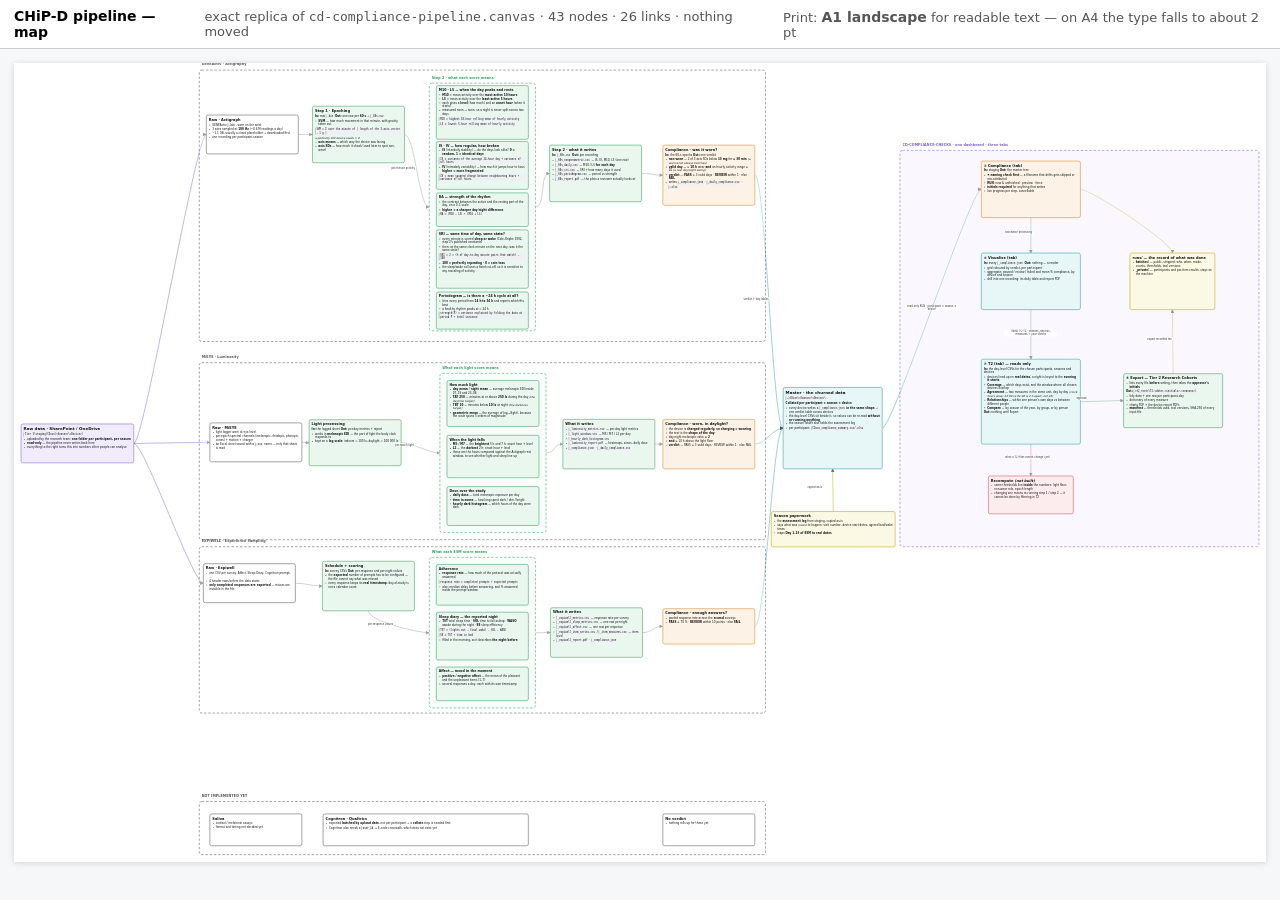
==== docs/cd-pipeline-map.html @ 5b763d75 "Docs: pipeline map, measures, item-level and recompute plans; add run record" ====
<!doctype html>
<html lang="en"><head><meta charset="utf-8">
<title>CHiP-D pipeline — map</title>
<style>
  @page { size: A1 landscape; margin: 10mm; }
  body { margin: 0; background: #f6f7f9; font-family: "Segoe UI", system-ui, sans-serif; }
  .bar { position: sticky; top: 0; z-index: 5; display: flex; gap: 14px; align-items: center;
          padding: 8px 14px; background: #fff; border-bottom: 1px solid #ccc; font-size: 13px; }
  .bar b { font-size: 14px; }
  .bar span { color: #555; }
  #wrap { padding: 14px; }
  svg { width: 100%; height: auto; display: block; background: #fff;
         box-shadow: 0 1px 6px rgba(0,0,0,.15); }

  /* node + group typography — the only thing enlarged; geometry is untouched */
  .nbody { font-family: "Segoe UI", system-ui, sans-serif; font-size: 15.5px; line-height: 1.34;
            color: #111; padding: 12px 14px; height: 100%; overflow: hidden; }
  .nbody .h { font-weight: 700; margin: 0 0 5px; }
  .nbody .h1 { font-size: 23px; } .nbody .h2 { font-size: 20px; }
  .nbody .h3 { font-size: 18px; } .nbody .h4 { font-size: 16px; }
  .nbody p { margin: 0 0 5px; }
  .nbody ul { margin: 0 0 4px; padding-left: 19px; }
  .nbody li { margin: 2px 0; }
  .nbody code { font-family: "Cascadia Code", Consolas, monospace; font-size: 14px;
                 background: #eef0f4; border-left: 3px solid #99a; padding: 1px 5px;
                 display: inline-block; margin: 2px 0; }
  .glabel { font-size: 19px; font-weight: 700; letter-spacing: .3px; }
  .elabel { font-family: "Segoe UI", system-ui, sans-serif; font-size: 14px; color: #333;
             text-align: center; background: rgba(255,255,255,.92); border-radius: 5px;
             padding: 2px 6px; display: inline-block; }

  @media print {
    body { background: #fff; }
    .bar { display: none; }
    #wrap { padding: 0; }
    svg { box-shadow: none; }
  }
</style></head>
<body>
  <div class="bar">
    <b>CHiP-D pipeline — map</b>
    <span>exact replica of <code>cd-compliance-pipeline.canvas</code> · 43 nodes · 26 links · nothing moved</span>
    <span style="margin-left:auto">Print: <b>A1 landscape</b> for readable text — on A4 the type falls to about 2 pt</span>
  </div>
  <div id="wrap"><svg id="map" viewBox="0 0 7076 4514" xmlns="http://www.w3.org/2000/svg">
  <defs><marker id="arw" viewBox="0 0 10 10" refX="9" refY="5" markerWidth="7" markerHeight="7"
    orient="auto-start-reverse"><path d="M 0 0 L 10 5 L 0 10 z" fill="#555"/></marker></defs>
  <rect x="0" y="0" width="7076" height="4514" fill="#fff"/>
  <path d="M 677 2150 C 737 2150, 1027 404, 1087 404" fill="none" stroke="#7a5bd4" stroke-width="3" marker-end="url(#arw)" opacity=".85"/>
<path d="M 677 2150 C 737 2150, 1047 2144, 1107 2144" fill="none" stroke="#7a5bd4" stroke-width="3" marker-end="url(#arw)" opacity=".85"/>
<path d="M 677 2150 C 737 2150, 1010 2940, 1070 2940" fill="none" stroke="#7a5bd4" stroke-width="3" marker-end="url(#arw)" opacity=".85"/>
<path d="M 1607 404 C 1667 404, 1627 404, 1687 404" fill="none" stroke="#666" stroke-width="3" marker-end="url(#arw)" opacity=".85"/>
<path d="M 2207 404 C 2267 404, 2287 814, 2347 814" fill="none" stroke="#666" stroke-width="3" marker-end="url(#arw)" opacity=".85"/>
<path d="M 2947 814 C 3007 814, 2967 624, 3027 624" fill="none" stroke="#666" stroke-width="3" marker-end="url(#arw)" opacity=".85"/>
<path d="M 3547 624 C 3607 624, 3607 634, 3667 634" fill="none" stroke="#666" stroke-width="3" marker-end="url(#arw)" opacity=".85"/>
<path d="M 4187 634 C 4247 634, 4287 2064, 4347 2064" fill="none" stroke="#1f9fa8" stroke-width="3" marker-end="url(#arw)" opacity=".85"/>
<path d="M 1627 2144 C 1687 2144, 1608 2146, 1668 2146" fill="none" stroke="#666" stroke-width="3" marker-end="url(#arw)" opacity=".85"/>
<path d="M 2188 2146 C 2248 2146, 2347 2204, 2407 2204" fill="none" stroke="#666" stroke-width="3" marker-end="url(#arw)" opacity=".85"/>
<path d="M 3007 2204 C 3067 2204, 3042 2154, 3102 2154" fill="none" stroke="#666" stroke-width="3" marker-end="url(#arw)" opacity=".85"/>
<path d="M 3622 2154 C 3682 2154, 3607 2154, 3667 2154" fill="none" stroke="#666" stroke-width="3" marker-end="url(#arw)" opacity=".85"/>
<path d="M 4187 2154 C 4247 2154, 4287 2064, 4347 2064" fill="none" stroke="#1f9fa8" stroke-width="3" marker-end="url(#arw)" opacity=".85"/>
<path d="M 1590 2940 C 1650 2940, 1683 2956, 1743 2956" fill="none" stroke="#666" stroke-width="3" marker-end="url(#arw)" opacity=".85"/>
<path d="M 2003 3096 C 2003 3156, 2287 3220, 2347 3220" fill="none" stroke="#666" stroke-width="3" marker-end="url(#arw)" opacity=".85"/>
<path d="M 2947 3220 C 3007 3220, 2972 3219, 3032 3219" fill="none" stroke="#666" stroke-width="3" marker-end="url(#arw)" opacity=".85"/>
<path d="M 3552 3219 C 3612 3219, 3607 3184, 3667 3184" fill="none" stroke="#666" stroke-width="3" marker-end="url(#arw)" opacity=".85"/>
<path d="M 4187 3184 C 4247 3184, 4287 2064, 4347 2064" fill="none" stroke="#1f9fa8" stroke-width="3" marker-end="url(#arw)" opacity=".85"/>
<path d="M 4630 2535 C 4630 2475, 4627 2354, 4627 2294" fill="none" stroke="#b8a800" stroke-width="3" marker-end="url(#arw)" opacity=".85"/>
<path d="M 4907 2064 C 4967 2064, 5407 714, 5467 714" fill="none" stroke="#1f9fa8" stroke-width="3" marker-end="url(#arw)" opacity=".85"/>
<path d="M 5747 1394 C 5747 1454, 5747 1614, 5747 1674" fill="none" stroke="#1f9fa8" stroke-width="3" marker-end="url(#arw)" opacity=".85"/>
<path d="M 6027 1914 C 6087 1914, 6211 1908, 6271 1908" fill="none" stroke="#2e9e5b" stroke-width="3" marker-end="url(#arw)" opacity=".85"/>
<path d="M 5747 2154 C 5747 2214, 5747 2274, 5747 2334" fill="none" stroke="#d1495b" stroke-width="3" marker-end="url(#arw)" opacity=".85"/>
<path d="M 6027 714 C 6087 714, 6547 1014, 6547 1074" fill="none" stroke="#b8a800" stroke-width="3" marker-end="url(#arw)" opacity=".85"/>
<path d="M 6551 1756 C 6551 1696, 6547 1454, 6547 1394" fill="none" stroke="#b8a800" stroke-width="3" marker-end="url(#arw)" opacity=".85"/>
<path d="M 5747 874 C 5747 934, 5747 1014, 5747 1074" fill="none" stroke="#1f9fa8" stroke-width="3" marker-end="url(#arw)" opacity=".85"/>
  <rect x="1047" y="40" width="3200" height="1534" rx="14" fill="#ffffff" fill-opacity=".35" stroke="#555" stroke-width="3" stroke-dasharray="14 10"/><foreignObject x="1061" y="-4" width="3172" height="44"><div xmlns="http://www.w3.org/1999/xhtml" class="glabel" style="color:#555">GeneActiv · Actigraphy</div></foreignObject>
<rect x="5007" y="494" width="2029" height="2240" rx="14" fill="#f1ecfd" fill-opacity=".35" stroke="#7a5bd4" stroke-width="3" stroke-dasharray="14 10"/><foreignObject x="5021" y="450" width="2001" height="44"><div xmlns="http://www.w3.org/1999/xhtml" class="glabel" style="color:#7a5bd4">CD-COMPLIANCE-CHECKS  ·  one dashboard  ·  three tabs</div></foreignObject>
<rect x="1047" y="1694" width="3200" height="1000" rx="14" fill="#ffffff" fill-opacity=".35" stroke="#555" stroke-width="3" stroke-dasharray="14 10"/><foreignObject x="1061" y="1650" width="3172" height="44"><div xmlns="http://www.w3.org/1999/xhtml" class="glabel" style="color:#555">MiEYE  ·  Luminosity</div></foreignObject>
<rect x="1047" y="2734" width="3200" height="940" rx="14" fill="#ffffff" fill-opacity=".35" stroke="#555" stroke-width="3" stroke-dasharray="14 10"/><foreignObject x="1061" y="2690" width="3172" height="44"><div xmlns="http://www.w3.org/1999/xhtml" class="glabel" style="color:#555">EXPIWELL  · Experience Sampling </div></foreignObject>
<rect x="1047" y="4174" width="3200" height="300" rx="14" fill="#ffffff" fill-opacity=".35" stroke="#555" stroke-width="3" stroke-dasharray="14 10"/><foreignObject x="1061" y="4130" width="3172" height="44"><div xmlns="http://www.w3.org/1999/xhtml" class="glabel" style="color:#555">NOT IMPLEMENTED YET</div></foreignObject>
<rect x="2347" y="114" width="600" height="1400" rx="14" fill="#eaf7ef" fill-opacity=".35" stroke="#2e9e5b" stroke-width="3" stroke-dasharray="14 10"/><foreignObject x="2361" y="70" width="572" height="44"><div xmlns="http://www.w3.org/1999/xhtml" class="glabel" style="color:#2e9e5b">Step 2 · what each score means</div></foreignObject>
<rect x="2407" y="1754" width="600" height="900" rx="14" fill="#eaf7ef" fill-opacity=".35" stroke="#2e9e5b" stroke-width="3" stroke-dasharray="14 10"/><foreignObject x="2421" y="1710" width="572" height="44"><div xmlns="http://www.w3.org/1999/xhtml" class="glabel" style="color:#2e9e5b">What each light score means</div></foreignObject>
<rect x="2347" y="2794" width="600" height="851" rx="14" fill="#eaf7ef" fill-opacity=".35" stroke="#2e9e5b" stroke-width="3" stroke-dasharray="14 10"/><foreignObject x="2361" y="2750" width="572" height="44"><div xmlns="http://www.w3.org/1999/xhtml" class="glabel" style="color:#2e9e5b">What each ESM score means</div></foreignObject>
<rect x="1107" y="2034" width="520" height="220" rx="10" fill="#ffffff" stroke="#555" stroke-width="3"/><foreignObject x="1107" y="2034" width="520" height="220"><div xmlns="http://www.w3.org/1999/xhtml" class="nbody"><div class="h h2">Raw · MiEYE</div>
<ul>
<li>light logger worn at eye level</li>
<li>per-epoch spectral channels (melanopic, rhodopic, photopic, cones) + motion + charger</li>
<li>an Excel sheet saved with a <code>.csv</code> name — only that sheet is read</li>
</ul></div></foreignObject>
<rect x="1687" y="244" width="520" height="320" rx="10" fill="#eaf7ef" stroke="#2e9e5b" stroke-width="3"/><foreignObject x="1687" y="244" width="520" height="320"><div xmlns="http://www.w3.org/1999/xhtml" class="nbody"><div class="h h2">Step 1 · Epoching</div>
<p><b>In:</b> raw <code>.bin</code>   <b>Out:</b> one row per <b>60 s</b> → <code>_60s.csv</code></p>
<ul>
<li><b>SVM</b> — how much movement in that minute, with gravity taken out</li>
</ul>
<p><code>SVM = Σ over the minute of | length of the 3-axis vector − 1 g |</code></p>
<p><i>a perfectly still device reads ≈ 0</i></p>
<ul>
<li><b>axis means</b> — which way the device was facing</li>
<li><b>axis SDs</b> — how much it shook (used later to spot non-wear)</li>
</ul></div></foreignObject>
<rect x="1087" y="294" width="520" height="220" rx="10" fill="#ffffff" stroke="#555" stroke-width="3"/><foreignObject x="1087" y="294" width="520" height="220"><div xmlns="http://www.w3.org/1999/xhtml" class="nbody"><div class="h h2">Raw · Actigraph</div>
<ul>
<li>GENEActiv <code>.bin</code>, worn on the wrist</li>
<li>3 axes sampled at <b>100 Hz</b> (~8.6 M readings a day)</li>
<li>~1.1 GB, usually a cloud placeholder → downloaded first</li>
<li>one recording per participant-season</li>
</ul></div></foreignObject>
<rect x="2387" y="128" width="520" height="303" rx="10" fill="#eaf7ef" stroke="#2e9e5b" stroke-width="3"/><foreignObject x="2387" y="128" width="520" height="303"><div xmlns="http://www.w3.org/1999/xhtml" class="nbody"><div class="h h3">M10 · L5 — when the day peaks and rests</div>
<ul>
<li><b>M10</b> = mean activity over the <b>most active 10 hours</b></li>
<li><b>L5</b> = mean activity over the <b>least active 5 hours</b></li>
<li>each gives a <b>level</b> (how much) and an <b>onset hour</b> (when it starts)</li>
<li>measured noon → noon, so a night is never split across two days</li>
</ul>
<p><code>M10 = highest 10-hour rolling mean of hourly activity</code></p>
<p><code>L5  = lowest 5-hour rolling mean of hourly activity</code></p></div></foreignObject>
<rect x="2387" y="444" width="520" height="270" rx="10" fill="#eaf7ef" stroke="#2e9e5b" stroke-width="3"/><foreignObject x="2387" y="444" width="520" height="270"><div xmlns="http://www.w3.org/1999/xhtml" class="nbody"><div class="h h3">IS · IV — how regular, how broken</div>
<ul>
<li><b>IS</b> (interdaily stability) — do the days look alike? <b>0 = random, 1 = identical days</b></li>
</ul>
<p><code>IS = variance of the average 24-hour day ÷ variance of all hours</code></p>
<ul>
<li><b>IV</b> (intradaily variability) — how much it jumps hour to hour; <b>higher = more fragmented</b></li>
</ul>
<p><code>IV = mean squared change between neighbouring hours ÷ variance of all hours</code></p></div></foreignObject>
<rect x="2387" y="734" width="520" height="190" rx="10" fill="#eaf7ef" stroke="#2e9e5b" stroke-width="3"/><foreignObject x="2387" y="734" width="520" height="190"><div xmlns="http://www.w3.org/1999/xhtml" class="nbody"><div class="h h3">RA — strength of the rhythm</div>
<ul>
<li>the contrast between the active and the resting part of the day, on a 0–1 scale</li>
<li><b>higher = a sharper day/night difference</b></li>
</ul>
<p><code>RA = (M10 − L5) ÷ (M10 + L5)</code></p></div></foreignObject>
<rect x="2387" y="1294" width="520" height="210" rx="10" fill="#eaf7ef" stroke="#2e9e5b" stroke-width="3"/><foreignObject x="2387" y="1294" width="520" height="210"><div xmlns="http://www.w3.org/1999/xhtml" class="nbody"><div class="h h3">Periodogram — is there a ~24 h cycle at all?</div>
<ul>
<li>tries every period from <b>14 h to 34 h</b> and reports which fits best</li>
<li>a healthy rhythm peaks at ≈ 24 h</li>
</ul>
<p><code>strength(P) = variance explained by folding the data at period P ÷ total variance</code></p></div></foreignObject>
<rect x="3027" y="464" width="520" height="320" rx="10" fill="#eaf7ef" stroke="#2e9e5b" stroke-width="3"/><foreignObject x="3027" y="464" width="520" height="320"><div xmlns="http://www.w3.org/1999/xhtml" class="nbody"><div class="h h2">Step 2 · what it writes</div>
<p><b>In:</b> <code>_60s.csv</code>   <b>Out:</b> per recording</p>
<ul>
<li><code>_60s_nonparametric.csv</code> — IS, IV, M10, L5 (one row)</li>
<li><code>_60s_daily.csv</code> — M10 / L5 <b>for each day</b></li>
<li><code>_60s_sri.csv</code> — SRI + how many days it used</li>
<li><code>_60s_periodogram.csv</code> — period vs strength</li>
<li><code>_60s_report.pdf</code> — the plots a reviewer actually looks at</li>
</ul></div></foreignObject>
<rect x="3667" y="464" width="520" height="340" rx="10" fill="#fdf2e6" stroke="#d98324" stroke-width="3"/><foreignObject x="3667" y="464" width="520" height="340"><div xmlns="http://www.w3.org/1999/xhtml" class="nbody"><div class="h h2">Compliance · was it worn?</div>
<p><b>In:</b> the 60-s epochs   <b>Out:</b> one verdict</p>
<ul>
<li><b>non-wear</b> — 2 of 3 axis SDs below <b>13 mg</b> for <b>≥ 30 min</b> <i>(a worn wrist always twitches)</i></li>
<li><b>valid day</b> — ≥ <b>10 h</b> wear <b>and</b> an hourly activity range ≥ 20 <i>(a real day/night swing)</i></li>
<li><b>verdict</b> — <b>PASS</b> ≥ 3 valid days · <b>REVIEW</b> within 1 · else <b>FAIL</b></li>
<li>writes <code>_compliance.json</code> · <code>_daily_compliance.csv</code> · <code>.xlsx</code></li>
</ul></div></foreignObject>
<rect x="2387" y="943" width="520" height="330" rx="10" fill="#eaf7ef" stroke="#2e9e5b" stroke-width="3"/><foreignObject x="2387" y="943" width="520" height="330"><div xmlns="http://www.w3.org/1999/xhtml" class="nbody"><div class="h h3">SRI — same time of day, same state?</div>
<ul>
<li>every minute is scored <b>sleep or wake</b> (Cole–Kripke 1992, step 2&#x27;s published constants)</li>
<li>then: at the same clock minute on the next day, was it the same state?</li>
</ul>
<p><code>SRI = 2 × (% of day-to-day minute pairs that match) − 100</code></p>
<ul>
<li><b>100 = perfectly repeating · 0 = coin toss</b></li>
<li>the sleep/wake call uses a fixed cut-off, so it is sensitive to any rescaling of activity</li>
</ul></div></foreignObject>
<rect x="3667" y="2014" width="520" height="280" rx="10" fill="#fdf2e6" stroke="#d98324" stroke-width="3"/><foreignObject x="3667" y="2014" width="520" height="280"><div xmlns="http://www.w3.org/1999/xhtml" class="nbody"><div class="h h2">Compliance · worn, in daylight?</div>
<ul>
<li>the device is <b>charged regularly, so charging ≠ wearing</b></li>
<li>the test is the <b>shape of the day</b>:</li>
<li>day:night melanopic ratio <b>≥ 2</b></li>
<li><b>and</b> ≥ 10 h above the light floor</li>
<li><b>verdict</b> — PASS ≥ 3 valid days · REVIEW within 1 · else FAIL</li>
</ul></div></foreignObject>
<rect x="4347" y="1834" width="560" height="460" rx="10" fill="#e7f6f7" stroke="#1f9fa8" stroke-width="3"/><foreignObject x="4347" y="1834" width="560" height="460"><div xmlns="http://www.w3.org/1999/xhtml" class="nbody"><div class="h h1">Master · the churned data</div>
<p><code>…\CDxxx\&lt;Season&gt;\&lt;Device&gt;\</code></p>
<p><b>Collated per participant × season × device</b></p>
<ul>
<li>every device writes a <code>_compliance.json</code> <b>in the same shape</b> → one verdict table across devices</li>
<li>the day-level CSVs sit beside it, so values can be re-read <b>without re-running anything</b></li>
<li>the season folder also holds the assessment log</li>
<li>per participant: <code>CDxxx_compliance_summary.csv/.xlsx</code></li>
</ul></div></foreignObject>
<rect x="1107" y="4244" width="520" height="180" rx="10" fill="#ffffff" stroke="#555" stroke-width="3"/><foreignObject x="1107" y="4244" width="520" height="180"><div xmlns="http://www.w3.org/1999/xhtml" class="nbody"><div class="h h2">Saliva</div>
<ul>
<li>cortisol / melatonin assays</li>
<li>format and timing not decided yet</li>
</ul></div></foreignObject>
<rect x="1747" y="4244" width="1160" height="180" rx="10" fill="#ffffff" stroke="#555" stroke-width="3"/><foreignObject x="1747" y="4244" width="1160" height="180"><div xmlns="http://www.w3.org/1999/xhtml" class="nbody"><div class="h h2">Cognitron · Qualtrics</div>
<ul>
<li>exported <b>batched by upload date</b>, not per participant → a <b>collate</b> step is needed first</li>
<li>Cognitron also needs a <code>user_id</code> ↔ E-code crosswalk, which does not exist yet</li>
</ul></div></foreignObject>
<rect x="3667" y="4244" width="520" height="180" rx="10" fill="#ffffff" stroke="#555" stroke-width="3"/><foreignObject x="3667" y="4244" width="520" height="180"><div xmlns="http://www.w3.org/1999/xhtml" class="nbody"><div class="h h2">No verdict</div>
<ul>
<li>nothing rolls up for these yet</li>
</ul></div></foreignObject>
<rect x="1668" y="2016" width="520" height="260" rx="10" fill="#eaf7ef" stroke="#2e9e5b" stroke-width="3"/><foreignObject x="1668" y="2016" width="520" height="260"><div xmlns="http://www.w3.org/1999/xhtml" class="nbody"><div class="h h2">Light processing</div>
<p><b>In:</b> the logged sheet   <b>Out:</b> per-day metrics + report</p>
<ul>
<li>works in <b>melanopic EDI</b> — the part of light the body clock responds to</li>
<li>kept on a <b>log scale</b>: indoors ≈ 100 lx, daylight ≈ 100 000 lx</li>
</ul></div></foreignObject>
<rect x="3102" y="2014" width="520" height="280" rx="10" fill="#eaf7ef" stroke="#2e9e5b" stroke-width="3"/><foreignObject x="3102" y="2014" width="520" height="280"><div xmlns="http://www.w3.org/1999/xhtml" class="nbody"><div class="h h2">What it writes</div>
<ul>
<li><code>_luminosity_metrics.csv</code> — per-day light metrics</li>
<li><code>_light_windows.csv</code> — M5 / M7 / L2 per day</li>
<li><code>_hourly_dark_histogram.csv</code></li>
<li><code>_luminosity_report.pdf</code> — heatmaps, zones, daily dose</li>
<li><code>_compliance.json</code> · <code>_daily_compliance.csv</code></li>
</ul></div></foreignObject>
<rect x="4280" y="2535" width="700" height="200" rx="10" fill="#fbf8e3" stroke="#b8a800" stroke-width="3"/><foreignObject x="4280" y="2535" width="700" height="200"><div xmlns="http://www.w3.org/1999/xhtml" class="nbody"><div class="h h2">Season paperwork</div>
<ul>
<li>the <b>assessment log</b> from staging, copied as-is</li>
<li>says what was <i>meant</i> to happen: visit number, device start dates, agreed bed/wake times</li>
<li>maps <b>Day 1–15 of ESM to real dates</b></li>
</ul></div></foreignObject>
<rect x="5467" y="1074" width="560" height="320" rx="10" fill="#e7f6f7" stroke="#1f9fa8" stroke-width="3"/><foreignObject x="5467" y="1074" width="560" height="320"><div xmlns="http://www.w3.org/1999/xhtml" class="nbody"><div class="h h2">② Visualise (tab)</div>
<p><b>In:</b> every <code>_compliance.json</code>   <b>Out:</b> nothing — a reader</p>
<ul>
<li>grid coloured by verdict, per participant</li>
<li>aggregate: passed / review / failed and mean % compliance, by device and season</li>
<li>drill into one recording: its daily table and report PDF</li>
</ul></div></foreignObject>
<rect x="5467" y="554" width="560" height="320" rx="10" fill="#fdf2e6" stroke="#d98324" stroke-width="3"/><foreignObject x="5467" y="554" width="560" height="320"><div xmlns="http://www.w3.org/1999/xhtml" class="nbody"><div class="h h2">① Compliance (tab)</div>
<p><b>In:</b> staging   <b>Out:</b> the master tree</p>
<ul>
<li><b>⚑ naming check first</b> — a filename that drifts gets skipped or mis-attributed</li>
<li><b>RUN</b>: new &amp; unfinished · preview · force</li>
<li><b>initials required</b> for anything that writes</li>
<li>live progress per step, cancellable</li>
</ul></div></foreignObject>
<rect x="5467" y="1674" width="560" height="480" rx="10" fill="#e7f6f7" stroke="#1f9fa8" stroke-width="3"/><foreignObject x="5467" y="1674" width="560" height="480"><div xmlns="http://www.w3.org/1999/xhtml" class="nbody"><div class="h h2">③ T2 (tab) — reads only</div>
<p><b>In:</b> the day-level CSVs for the chosen participants, seasons and devices</p>
<ul>
<li>devices lined up on <b>real dates</b>; a night is keyed to the <b>evening it starts</b></li>
<li><b>Coverage</b> — which days exist, and the window where all chosen devices overlap</li>
<li><b>Agreement</b> — two measures in the same unit, day by day <i>(clock hours wrap: 23:00 vs 01:00 is 2 h apart, not 22)</i></li>
<li><b>Relationships</b> — within one person&#x27;s own days vs between different people</li>
<li><b>Compare</b> — by season of the year, by group, or by person</li>
</ul>
<p><b>Out:</b> nothing until Export</p></div></foreignObject>
<rect x="5507" y="2334" width="480" height="214" rx="10" fill="#fdecee" stroke="#d1495b" stroke-width="3"/><foreignObject x="5507" y="2334" width="480" height="214"><div xmlns="http://www.w3.org/1999/xhtml" class="nbody"><div class="h h2">Recompute <i>(not built)</i></div>
<ul>
<li>some thresholds live <b>inside</b> the numbers: light floor, non-wear rule, epoch length</li>
<li>changing one means re-running step 1 / step 2 — it cannot be done by filtering in T2</li>
</ul></div></foreignObject>
<rect x="6307" y="1074" width="480" height="320" rx="10" fill="#fbf8e3" stroke="#b8a800" stroke-width="3"/><foreignObject x="6307" y="1074" width="480" height="320"><div xmlns="http://www.w3.org/1999/xhtml" class="nbody"><div class="h h2">runs/ — the record of what was done</div>
<ul>
<li><b>batches/</b> — public, stripped: who, when, mode, counts, thresholds, tool versions</li>
<li><b>_private/</b> — participants and per-item results, stays on the machine</li>
</ul></div></foreignObject>
<rect x="2447" y="2104" width="520" height="240" rx="10" fill="#eaf7ef" stroke="#2e9e5b" stroke-width="3"/><foreignObject x="2447" y="2104" width="520" height="240"><div xmlns="http://www.w3.org/1999/xhtml" class="nbody"><div class="h h3">When the light falls</div>
<ul>
<li><b>M5 / M7</b> — the <b>brightest</b> 5 h and 7 h: onset hour + level</li>
<li><b>L2</b> — the <b>darkest</b> 2 h: onset hour + level</li>
<li>these are the hours compared against the Actigraph rest window, to see whether light and sleep line up</li>
</ul></div></foreignObject>
<rect x="2447" y="2394" width="520" height="220" rx="10" fill="#eaf7ef" stroke="#2e9e5b" stroke-width="3"/><foreignObject x="2447" y="2394" width="520" height="220"><div xmlns="http://www.w3.org/1999/xhtml" class="nbody"><div class="h h3">Dose over the study</div>
<ul>
<li><b>daily dose</b> — total melanopic exposure per day</li>
<li><b>time in zones</b> — how long spent dark / dim / bright</li>
<li><b>hourly dark histogram</b> — which hours of the day were dark</li>
</ul></div></foreignObject>
<rect x="2447" y="1794" width="520" height="260" rx="10" fill="#eaf7ef" stroke="#2e9e5b" stroke-width="3"/><foreignObject x="2447" y="1794" width="520" height="260"><div xmlns="http://www.w3.org/1999/xhtml" class="nbody"><div class="h h3">How much light</div>
<ul>
<li><b>day mean / night mean</b> — average melanopic EDI inside 07–19 and 23–06</li>
<li><b>TAT 250</b> — minutes at or above <b>250 lx</b> during the day <i>(the daytime target)</i></li>
<li><b>TBT 10</b> — minutes below <b>10 lx</b> at night <i>(the darkness target)</i></li>
<li><b>geometric mean</b> — the average of log₁₀(light), because the scale spans 5 orders of magnitude</li>
</ul></div></foreignObject>
<rect x="2387" y="2834" width="520" height="230" rx="10" fill="#eaf7ef" stroke="#2e9e5b" stroke-width="3"/><foreignObject x="2387" y="2834" width="520" height="230"><div xmlns="http://www.w3.org/1999/xhtml" class="nbody"><div class="h h3">Adherence</div>
<ul>
<li><b>response rate</b> — how much of the protocol was actually answered</li>
</ul>
<p><code>response rate = completed prompts ÷ expected prompts</code></p>
<ul>
<li>also: median delay before answering, and % answered inside the prompt window</li>
</ul></div></foreignObject>
<rect x="2387" y="3104" width="520" height="270" rx="10" fill="#eaf7ef" stroke="#2e9e5b" stroke-width="3"/><foreignObject x="2387" y="3104" width="520" height="270"><div xmlns="http://www.w3.org/1999/xhtml" class="nbody"><div class="h h3">Sleep diary — the reported night</div>
<ul>
<li><b>TST</b> total sleep time · <b>SOL</b> time to fall asleep · <b>WASO</b> awake during the night · <b>SE</b> sleep efficiency</li>
</ul>
<p><code>TST = (lights out → final wake) − SOL − WASO</code></p>
<p><code>SE  = TST ÷ time in bed</code></p>
<ul>
<li>filled in the morning, so it describes <b>the night before</b></li>
</ul></div></foreignObject>
<rect x="2387" y="3414" width="520" height="190" rx="10" fill="#eaf7ef" stroke="#2e9e5b" stroke-width="3"/><foreignObject x="2387" y="3414" width="520" height="190"><div xmlns="http://www.w3.org/1999/xhtml" class="nbody"><div class="h h3">Affect — mood in the moment</div>
<ul>
<li><b>positive / negative affect</b> — the mean of the pleasant and the unpleasant items (1–7)</li>
<li>several responses a day, each with its own timestamp</li>
</ul></div></foreignObject>
<rect x="3667" y="3084" width="520" height="200" rx="10" fill="#fdf2e6" stroke="#d98324" stroke-width="3"/><foreignObject x="3667" y="3084" width="520" height="200"><div xmlns="http://www.w3.org/1999/xhtml" class="nbody"><div class="h h2">Compliance · enough answers?</div>
<ul>
<li>pooled response rate across the <b>scored</b> surveys</li>
<li><b>PASS</b> ≥ 70 % · <b>REVIEW</b> within 10 points · else <b>FAIL</b></li>
</ul></div></foreignObject>
<rect x="3032" y="3079" width="520" height="280" rx="10" fill="#eaf7ef" stroke="#2e9e5b" stroke-width="3"/><foreignObject x="3032" y="3079" width="520" height="280"><div xmlns="http://www.w3.org/1999/xhtml" class="nbody"><div class="h h2">What it writes</div>
<ul>
<li><code>_expiwell_metrics.csv</code> — response rate per survey</li>
<li><code>_expiwell_sleep_metrics.csv</code> — one row per night</li>
<li><code>_expiwell_affect.csv</code> — one row per response</li>
<li><code>_expiwell_item_series.csv</code> / <code>_item_measures.csv</code> — item level</li>
<li><code>_expiwell_report.pdf</code> · <code>_compliance.json</code></li>
</ul></div></foreignObject>
<rect x="1070" y="2830" width="520" height="220" rx="10" fill="#ffffff" stroke="#555" stroke-width="3"/><foreignObject x="1070" y="2830" width="520" height="220"><div xmlns="http://www.w3.org/1999/xhtml" class="nbody"><div class="h h2">Raw · Expiwell</div>
<ul>
<li>one CSV per survey: Affect, Sleep-Diary, Cognitron prompt, …</li>
<li>4 header rows before the data starts</li>
<li><b>only completed responses are exported</b> — misses are invisible in the file</li>
</ul></div></foreignObject>
<rect x="1743" y="2816" width="520" height="280" rx="10" fill="#eaf7ef" stroke="#2e9e5b" stroke-width="3"/><foreignObject x="1743" y="2816" width="520" height="280"><div xmlns="http://www.w3.org/1999/xhtml" class="nbody"><div class="h h2">Schedule + scoring</div>
<p><b>In:</b> survey CSVs   <b>Out:</b> per-response and per-night values</p>
<ul>
<li>the <b>expected</b> number of prompts has to be configured — the file cannot say what was missed</li>
<li>every response keeps its <b>real timestamp</b>: day-of-study is not a calendar count</li>
</ul></div></foreignObject>
<rect x="40" y="2040" width="637" height="220" rx="10" fill="#f1ecfd" stroke="#7a5bd4" stroke-width="3"/><foreignObject x="40" y="2040" width="637" height="220"><div xmlns="http://www.w3.org/1999/xhtml" class="nbody"><div class="h h1">Raw data · SharePoint / OneDrive</div>
<p><code>Tier 1\staging\CDxxx\&lt;Season&gt;\&lt;Device&gt;\</code></p>
<ul>
<li>uploaded by the research team: <b>one folder per participant, per season</b></li>
<li><b>read-only</b> — the pipeline never writes back here</li>
<li>everything to the right turns this into numbers other people can analyse</li>
</ul></div></foreignObject>
<rect x="6271" y="1756" width="560" height="305" rx="10" fill="#eaf7ef" stroke="#2e9e5b" stroke-width="3"/><foreignObject x="6271" y="1756" width="560" height="305"><div xmlns="http://www.w3.org/1999/xhtml" class="nbody"><div class="h h2">④ Export — Tier 2 Research Cohorts</div>
<ul>
<li>lists every file <b>before</b> writing, then takes the <b>approver&#x27;s initials</b></li>
</ul>
<p><b>Out:</b> <code>&lt;t2_root&gt;\T2-&lt;date&gt;-&lt;initials&gt;-&lt;seasons&gt;\</code></p>
<ul>
<li>tidy data + one row per participant-day</li>
<li>dictionary of every measure</li>
<li>charts PDF + the device report PDFs</li>
<li><b>manifest</b> — thresholds used, tool versions, SHA-256 of every input file</li>
</ul></div></foreignObject>
  <foreignObject x="2127" y="583" width="300" height="52"><div xmlns="http://www.w3.org/1999/xhtml" class="elabel">per-minute activity</div></foreignObject>
<foreignObject x="4117" y="1323" width="300" height="52"><div xmlns="http://www.w3.org/1999/xhtml" class="elabel">verdict + day tables</div></foreignObject>
<foreignObject x="2148" y="2149" width="300" height="52"><div xmlns="http://www.w3.org/1999/xhtml" class="elabel">per-epoch light</div></foreignObject>
<foreignObject x="1995" y="3162" width="300" height="52"><div xmlns="http://www.w3.org/1999/xhtml" class="elabel">per-response values</div></foreignObject>
<foreignObject x="4478" y="2388" width="300" height="52"><div xmlns="http://www.w3.org/1999/xhtml" class="elabel">copied as-is</div></foreignObject>
<foreignObject x="5037" y="1363" width="300" height="52"><div xmlns="http://www.w3.org/1999/xhtml" class="elabel">read-only RUN · participant × season × device </div></foreignObject>
<foreignObject x="5597" y="1508" width="300" height="52"><div xmlns="http://www.w3.org/1999/xhtml" class="elabel">SEND TO T2 · seasons, devices, measures + your checks</div></foreignObject>
<foreignObject x="5999" y="1885" width="300" height="52"><div xmlns="http://www.w3.org/1999/xhtml" class="elabel">approve</div></foreignObject>
<foreignObject x="5597" y="2218" width="300" height="52"><div xmlns="http://www.w3.org/1999/xhtml" class="elabel">what a T2 filter cannot change (yet)</div></foreignObject>
<foreignObject x="6399" y="1549" width="300" height="52"><div xmlns="http://www.w3.org/1999/xhtml" class="elabel">export recorded too</div></foreignObject>
<foreignObject x="5597" y="948" width="300" height="52"><div xmlns="http://www.w3.org/1999/xhtml" class="elabel">batchwise processing</div></foreignObject>
</svg></div>
</body></html>
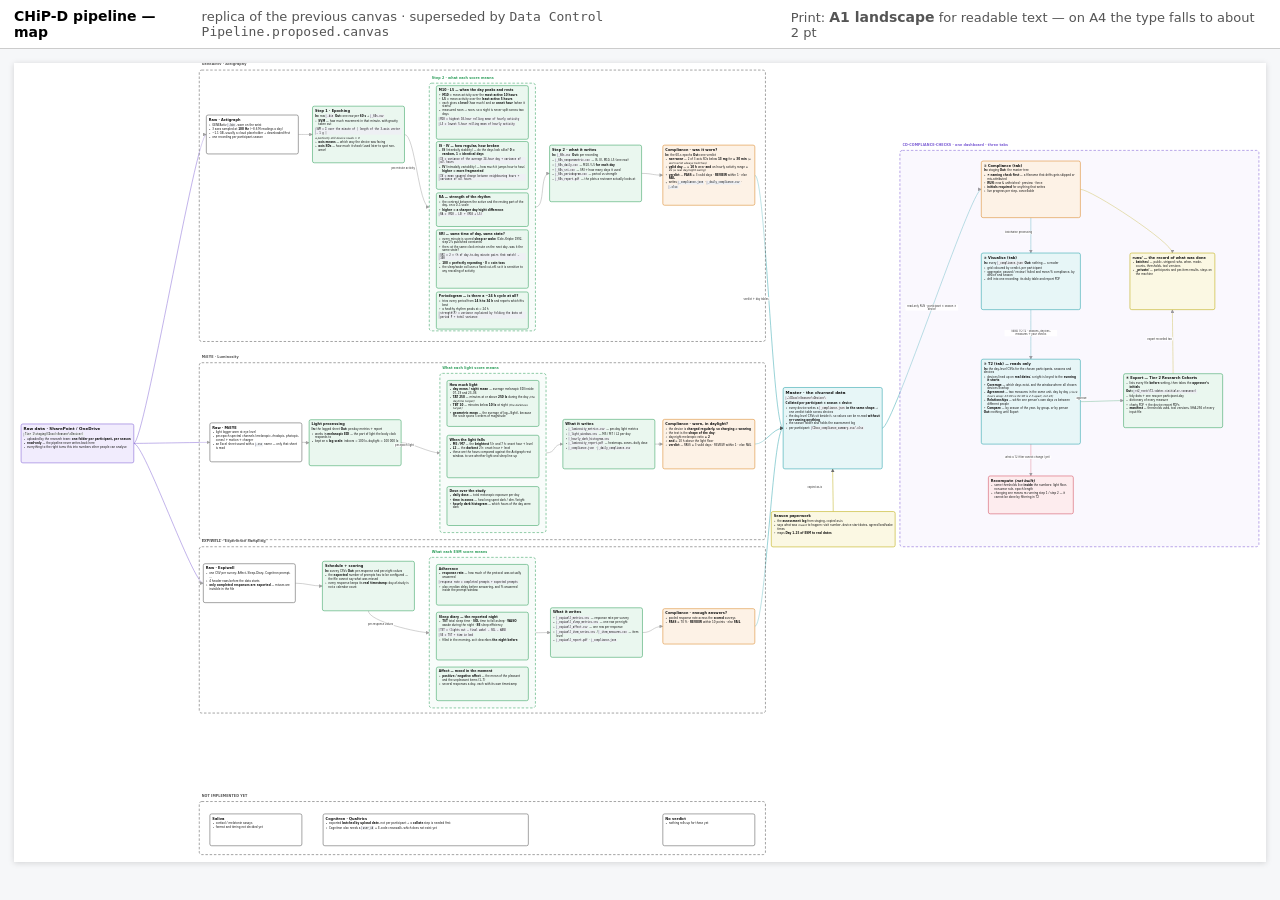
==== commit 9711503c: "v0.0.6.4 Panel 1 Updated, reporting and audit" ====
--- a/docs/cd-pipeline-map.html
+++ b/docs/cd-pipeline-map.html
@@ -39,7 +39,7 @@
 <body>
   <div class="bar">
     <b>CHiP-D pipeline — map</b>
-    <span>exact replica of <code>cd-compliance-pipeline.canvas</code> · 43 nodes · 26 links · nothing moved</span>
+    <span>replica of the previous canvas · superseded by <code>Data Control Pipeline.proposed.canvas</code></span>
     <span style="margin-left:auto">Print: <b>A1 landscape</b> for readable text — on A4 the type falls to about 2 pt</span>
   </div>
   <div id="wrap"><svg id="map" viewBox="0 0 7076 4514" xmlns="http://www.w3.org/2000/svg">
